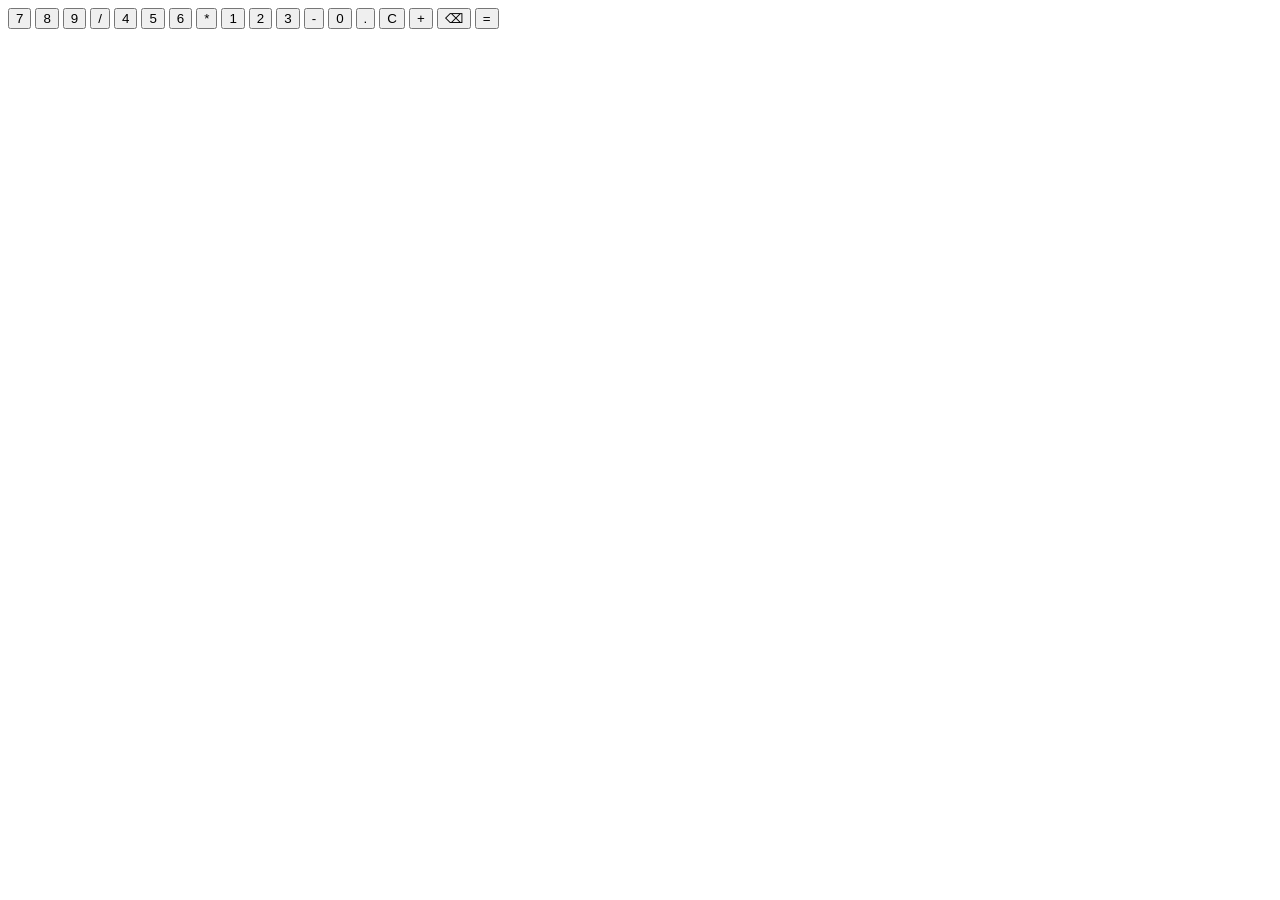
==== Project/Project 3 - Personal Web Application Builder/generated_project/index.html @ 69033ee0 "Add files via upload" ====
<!DOCTYPE html>
<html lang="en">
<head>
    <meta charset="UTF-8">
    <meta name="viewport" content="width=device-width, initial-scale=1.0">
    <title>Simple Calculator</title>
    <link rel="stylesheet" href="style.css">
    <script defer src="script.js"></script>
</head>
<body>
    <div id="calculator" class="calculator">
        <div id="display" class="display"></div>
        <div class="buttons-grid">
            <!-- Row 1 -->
            <button id="btn-7" data-action="digit">7</button>
            <button id="btn-8" data-action="digit">8</button>
            <button id="btn-9" data-action="digit">9</button>
            <button id="btn-divide" data-action="operator">/</button>

            <!-- Row 2 -->
            <button id="btn-4" data-action="digit">4</button>
            <button id="btn-5" data-action="digit">5</button>
            <button id="btn-6" data-action="digit">6</button>
            <button id="btn-multiply" data-action="operator">*</button>

            <!-- Row 3 -->
            <button id="btn-1" data-action="digit">1</button>
            <button id="btn-2" data-action="digit">2</button>
            <button id="btn-3" data-action="digit">3</button>
            <button id="btn-subtract" data-action="operator">-</button>

            <!-- Row 4 -->
            <button id="btn-0" data-action="digit">0</button>
            <button id="btn-decimal" data-action="decimal">.</button>
            <button id="btn-clear" data-action="clear">C</button>
            <button id="btn-add" data-action="operator">+</button>

            <!-- Row 5 -->
            <button id="btn-backspace" data-action="backspace">⌫</button>
            <button id="btn-equals" data-action="equals">=</button>
        </div>
    </div>
</body>
</html>
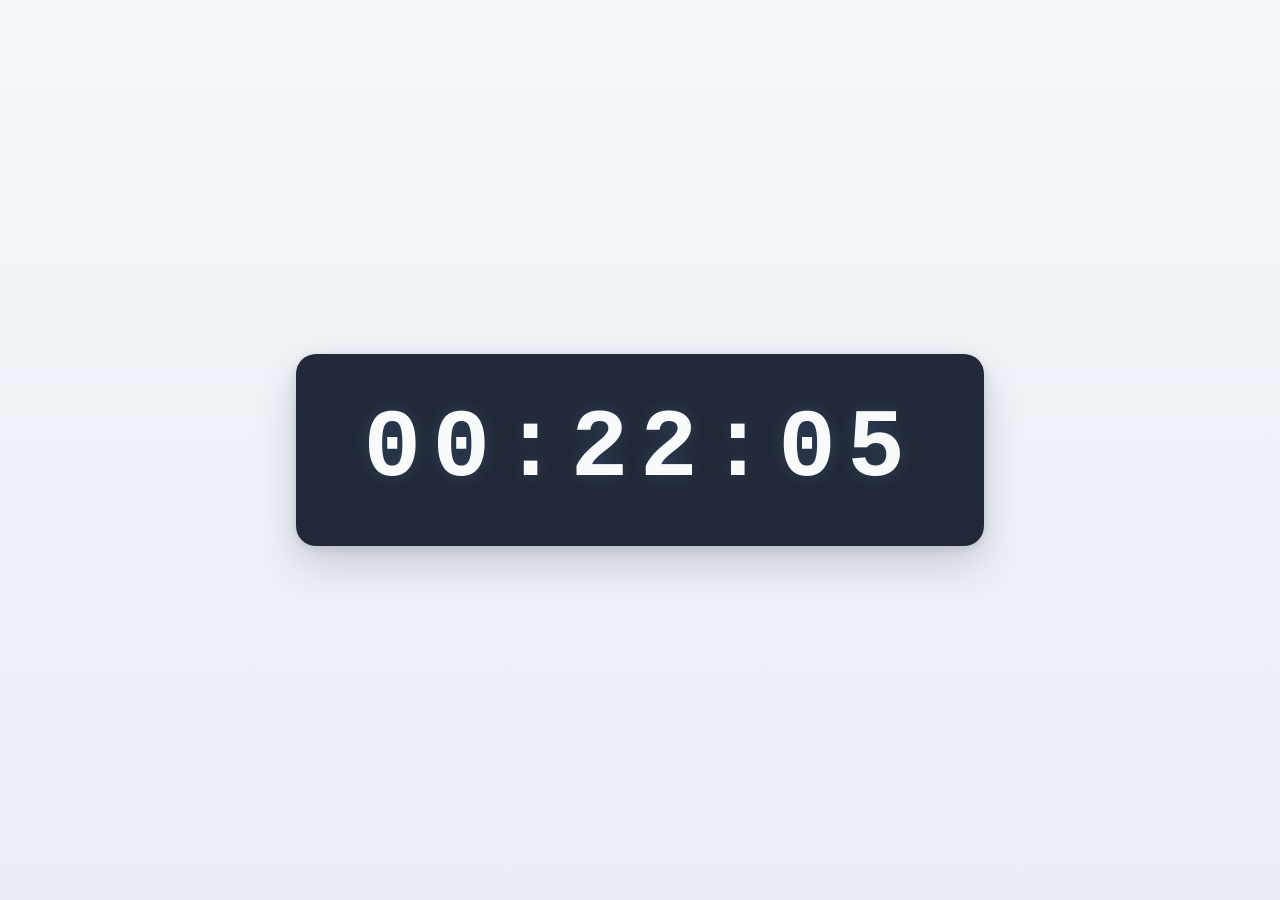
==== commit 73616ee5: "Add files via upload" ====
--- a/Project/Project 3 - Personal Web Application Builder/generated_project/index.html
+++ b/Project/Project 3 - Personal Web Application Builder/generated_project/index.html
@@ -1,44 +1,15 @@
-<!DOCTYPE html>
+<!doctype html>
 <html lang="en">
-<head>
-    <meta charset="UTF-8">
-    <meta name="viewport" content="width=device-width, initial-scale=1.0">
-    <title>Simple Calculator</title>
-    <link rel="stylesheet" href="style.css">
-    <script defer src="script.js"></script>
-</head>
-<body>
-    <div id="calculator" class="calculator">
-        <div id="display" class="display"></div>
-        <div class="buttons-grid">
-            <!-- Row 1 -->
-            <button id="btn-7" data-action="digit">7</button>
-            <button id="btn-8" data-action="digit">8</button>
-            <button id="btn-9" data-action="digit">9</button>
-            <button id="btn-divide" data-action="operator">/</button>
-
-            <!-- Row 2 -->
-            <button id="btn-4" data-action="digit">4</button>
-            <button id="btn-5" data-action="digit">5</button>
-            <button id="btn-6" data-action="digit">6</button>
-            <button id="btn-multiply" data-action="operator">*</button>
-
-            <!-- Row 3 -->
-            <button id="btn-1" data-action="digit">1</button>
-            <button id="btn-2" data-action="digit">2</button>
-            <button id="btn-3" data-action="digit">3</button>
-            <button id="btn-subtract" data-action="operator">-</button>
-
-            <!-- Row 4 -->
-            <button id="btn-0" data-action="digit">0</button>
-            <button id="btn-decimal" data-action="decimal">.</button>
-            <button id="btn-clear" data-action="clear">C</button>
-            <button id="btn-add" data-action="operator">+</button>
-
-            <!-- Row 5 -->
-            <button id="btn-backspace" data-action="backspace">⌫</button>
-            <button id="btn-equals" data-action="equals">=</button>
-        </div>
-    </div>
-</body>
+  <head>
+    <meta charset="UTF-8" />
+    <meta name="viewport" content="width=device-width, initial-scale=1.0" />
+    <title>Simple Clock</title>
+    <link rel="stylesheet" href="styles.css" />
+    <script src="script.js" defer></script>
+  </head>
+  <body>
+    <main class="clock-app">
+      <div id="clock" class="clock" aria-live="polite">00:00:00</div>
+    </main>
+  </body>
 </html>
--- a/Project/Project 3 - Personal Web Application Builder/generated_project/styles.css
+++ b/Project/Project 3 - Personal Web Application Builder/generated_project/styles.css
@@ -0,0 +1,80 @@
+/* Global reset and base layout */
+html,
+body {
+  margin: 0;
+  padding: 0;
+  min-height: 100%;
+}
+
+html {
+  box-sizing: border-box;
+}
+
+*,
+*::before,
+*::after {
+  box-sizing: inherit;
+}
+
+body {
+  min-height: 100vh;
+  display: grid;
+  place-items: center;
+  background: linear-gradient(180deg, #f4f7fb 0%, #e9eef5 100%);
+  color: #111827;
+  font-family: Inter, ui-sans-serif, system-ui, -apple-system, BlinkMacSystemFont,
+    "Segoe UI", Roboto, Helvetica, Arial, "Apple Color Emoji", "Segoe UI Emoji";
+  line-height: 1.5;
+}
+
+/* App container */
+.clock-app {
+  width: min(92vw, 720px);
+  display: grid;
+  place-items: center;
+  padding: 1rem;
+}
+
+/* Primary clock display */
+.clock {
+  width: 100%;
+  display: flex;
+  align-items: center;
+  justify-content: center;
+  padding: 1.5rem 2.25rem;
+  border-radius: 1.25rem;
+  background: rgba(17, 24, 39, 0.92);
+  color: #f8fafc;
+  font-family: "SFMono-Regular", Consolas, "Liberation Mono", Menlo, monospace;
+  font-size: clamp(2.75rem, 8vw, 6rem);
+  font-weight: 700;
+  letter-spacing: 0.12em;
+  text-align: center;
+  box-shadow: 0 18px 40px rgba(15, 23, 42, 0.18),
+    0 2px 8px rgba(15, 23, 42, 0.12);
+  text-shadow: 0 0 18px rgba(96, 165, 250, 0.2);
+  user-select: none;
+}
+
+/* Responsive adjustments */
+@media (max-width: 640px) {
+  .clock-app {
+    width: min(94vw, 560px);
+    padding: 0.75rem;
+  }
+
+  .clock {
+    padding: 1.15rem 1.5rem;
+    font-size: clamp(2.2rem, 14vw, 4rem);
+    letter-spacing: 0.1em;
+    border-radius: 1rem;
+  }
+}
+
+@media (max-width: 420px) {
+  .clock {
+    padding: 0.95rem 1rem;
+    font-size: clamp(1.8rem, 15vw, 3rem);
+    letter-spacing: 0.08em;
+  }
+}
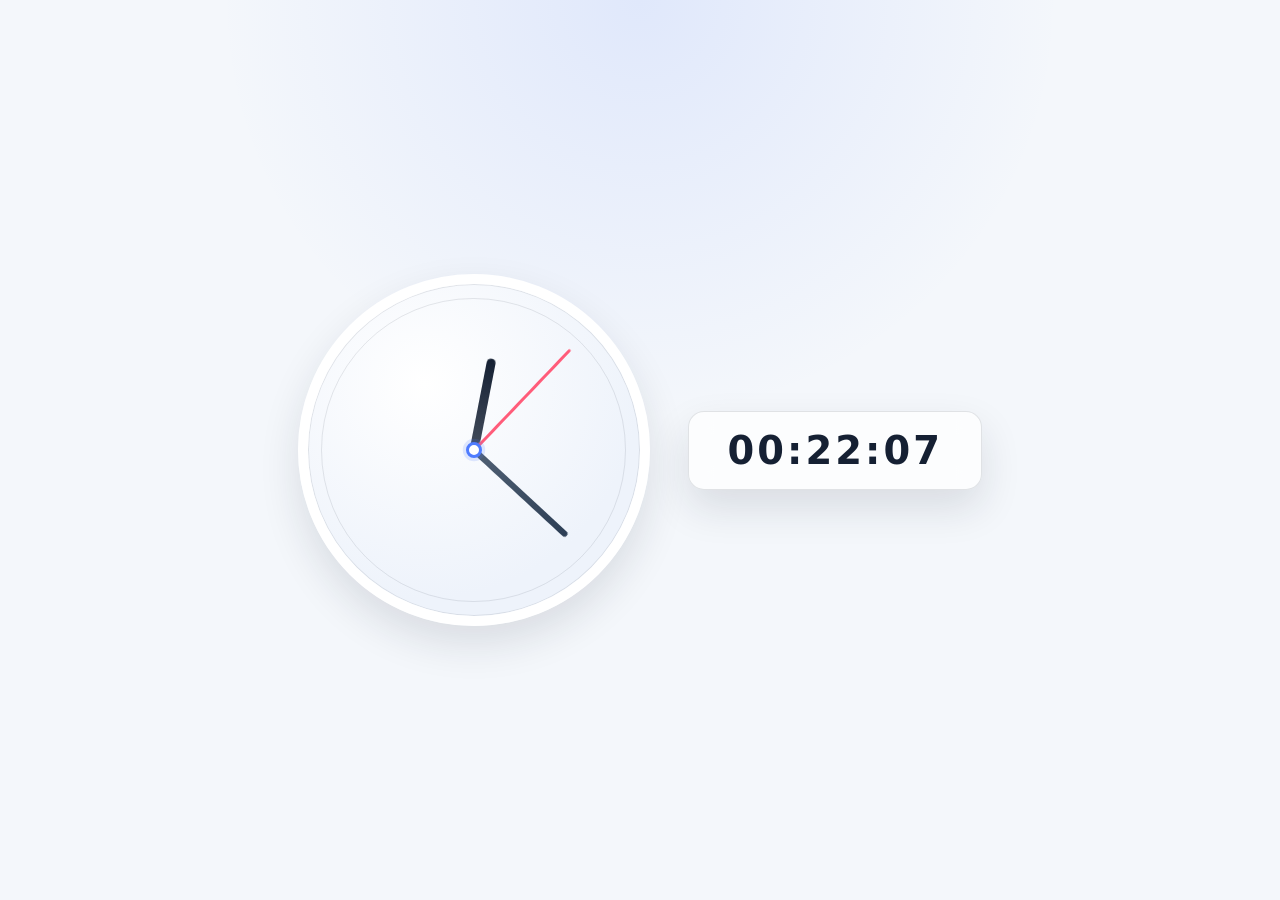
==== commit 7596ee23: "Add files via upload" ====
--- a/Project/Project 3 - Personal Web Application Builder/generated_project/index.html
+++ b/Project/Project 3 - Personal Web Application Builder/generated_project/index.html
@@ -1,15 +1,27 @@
-<!doctype html>
-<html lang="en">
+<!DOCTYPE html>
+<html lang="en" data-theme="light">
   <head>
     <meta charset="UTF-8" />
     <meta name="viewport" content="width=device-width, initial-scale=1.0" />
-    <title>Simple Clock</title>
+    <meta name="theme-color" content="#ffffff" />
+    <title>Analog Clock</title>
     <link rel="stylesheet" href="styles.css" />
     <script src="script.js" defer></script>
   </head>
   <body>
     <main class="clock-app">
-      <div id="clock" class="clock" aria-live="polite">00:00:00</div>
+      <section class="clock-section" aria-label="Analog clock">
+        <div class="clock-face">
+          <div class="hand hour-hand"></div>
+          <div class="hand minute-hand"></div>
+          <div class="hand second-hand"></div>
+          <div class="center-dot" aria-hidden="true"></div>
+        </div>
+      </section>
+
+      <section class="digital-time-section" aria-label="Digital time display">
+        <div id="digital-time" aria-live="polite">--:--:--</div>
+      </section>
     </main>
   </body>
 </html>
--- a/Project/Project 3 - Personal Web Application Builder/generated_project/styles.css
+++ b/Project/Project 3 - Personal Web Application Builder/generated_project/styles.css
@@ -1,80 +1,195 @@
-/* Global reset and base layout */
-html,
-body {
-  margin: 0;
-  padding: 0;
-  min-height: 100%;
+/* Theme tokens */
+:root {
+  --bg: #f4f7fb;
+  --surface: #ffffff;
+  --surface-elevated: rgba(255, 255, 255, 0.72);
+  --text: #152033;
+  --muted: #5b677a;
+  --border: rgba(21, 32, 51, 0.12);
+  --shadow: 0 18px 40px rgba(21, 32, 51, 0.12);
+  --accent: #4f7cff;
+  --accent-2: #ff5c7a;
+  --dial: #eef3fb;
+  --dial-ring: rgba(21, 32, 51, 0.1);
+  --hand-hour: #152033;
+  --hand-minute: #2c3e55;
+  --hand-second: var(--accent-2);
+  --font-sans: Inter, ui-sans-serif, system-ui, -apple-system, BlinkMacSystemFont,
+    "Segoe UI", sans-serif;
 }
 
-html {
+html[data-theme="dark"] {
+  --bg: #0c1220;
+  --surface: #131b2d;
+  --surface-elevated: rgba(19, 27, 45, 0.72);
+  --text: #eef3fb;
+  --muted: #a4b0c2;
+  --border: rgba(238, 243, 251, 0.12);
+  --shadow: 0 18px 40px rgba(0, 0, 0, 0.34);
+  --accent: #7aa2ff;
+  --accent-2: #ff6b8b;
+  --dial: #182338;
+  --dial-ring: rgba(238, 243, 251, 0.12);
+  --hand-hour: #eef3fb;
+  --hand-minute: #cdd7e6;
+  --hand-second: var(--accent-2);
+}
+
+* {
   box-sizing: border-box;
 }
 
-*,
-*::before,
-*::after {
-  box-sizing: inherit;
+html,
+body {
+  height: 100%;
 }
 
 body {
+  margin: 0;
+  font-family: var(--font-sans);
+  color: var(--text);
+  background:
+    radial-gradient(circle at top, rgba(79, 124, 255, 0.12), transparent 38%),
+    linear-gradient(180deg, var(--bg), var(--bg));
   min-height: 100vh;
-  display: grid;
-  place-items: center;
-  background: linear-gradient(180deg, #f4f7fb 0%, #e9eef5 100%);
-  color: #111827;
-  font-family: Inter, ui-sans-serif, system-ui, -apple-system, BlinkMacSystemFont,
-    "Segoe UI", Roboto, Helvetica, Arial, "Apple Color Emoji", "Segoe UI Emoji";
-  line-height: 1.5;
 }
 
-/* App container */
 .clock-app {
-  width: min(92vw, 720px);
-  display: grid;
-  place-items: center;
-  padding: 1rem;
-}
-
-/* Primary clock display */
-.clock {
-  width: 100%;
+  min-height: 100vh;
   display: flex;
   align-items: center;
   justify-content: center;
-  padding: 1.5rem 2.25rem;
-  border-radius: 1.25rem;
-  background: rgba(17, 24, 39, 0.92);
-  color: #f8fafc;
-  font-family: "SFMono-Regular", Consolas, "Liberation Mono", Menlo, monospace;
-  font-size: clamp(2.75rem, 8vw, 6rem);
-  font-weight: 700;
-  letter-spacing: 0.12em;
-  text-align: center;
-  box-shadow: 0 18px 40px rgba(15, 23, 42, 0.18),
-    0 2px 8px rgba(15, 23, 42, 0.12);
-  text-shadow: 0 0 18px rgba(96, 165, 250, 0.2);
-  user-select: none;
+  gap: clamp(1.25rem, 3vw, 3rem);
+  padding: clamp(1rem, 3vw, 2.5rem);
 }
 
-/* Responsive adjustments */
-@media (max-width: 640px) {
+.clock-section,
+.digital-time-section {
+  display: flex;
+  align-items: center;
+  justify-content: center;
+}
+
+.clock-face {
+  position: relative;
+  width: min(78vw, 22rem);
+  aspect-ratio: 1;
+  border-radius: 50%;
+  background: radial-gradient(circle at 35% 30%, #ffffff, var(--dial) 68%);
+  border: 10px solid var(--surface);
+  box-shadow: var(--shadow), inset 0 0 0 1px var(--dial-ring);
+}
+
+.clock-face::before {
+  content: "";
+  position: absolute;
+  inset: 0.85rem;
+  border-radius: 50%;
+  border: 1px solid var(--dial-ring);
+  pointer-events: none;
+}
+
+.hand {
+  position: absolute;
+  left: 50%;
+  bottom: 50%;
+  transform-origin: 50% 100%;
+  transform: translateX(-50%) rotate(0deg);
+  border-radius: 999px;
+  will-change: transform;
+}
+
+.hour-hand {
+  width: 0.55rem;
+  height: 28%;
+  background: linear-gradient(180deg, var(--hand-hour), rgba(21, 32, 51, 0.8));
+}
+
+.minute-hand {
+  width: 0.38rem;
+  height: 38%;
+  background: linear-gradient(180deg, var(--hand-minute), rgba(44, 62, 85, 0.82));
+}
+
+.second-hand {
+  width: 0.18rem;
+  height: 42%;
+  background: var(--hand-second);
+  box-shadow: 0 0 0 1px rgba(255, 255, 255, 0.18);
+  transition: transform 0.08s linear;
+}
+
+.center-dot {
+  position: absolute;
+  left: 50%;
+  top: 50%;
+  width: 1rem;
+  height: 1rem;
+  transform: translate(-50%, -50%);
+  border-radius: 50%;
+  background: var(--surface);
+  border: 0.22rem solid var(--accent);
+  box-shadow: 0 0 0 0.2rem rgba(79, 124, 255, 0.16);
+  z-index: 3;
+}
+
+#digital-time {
+  min-width: 11ch;
+  padding: 1rem 1.35rem;
+  border-radius: 1rem;
+  background: var(--surface-elevated);
+  border: 1px solid var(--border);
+  box-shadow: var(--shadow);
+  color: var(--text);
+  font-size: clamp(1.5rem, 3vw, 2.4rem);
+  font-weight: 600;
+  letter-spacing: 0.08em;
+  text-align: center;
+  backdrop-filter: blur(12px);
+  -webkit-backdrop-filter: blur(12px);
+}
+
+@media (max-width: 760px) {
   .clock-app {
-    width: min(94vw, 560px);
-    padding: 0.75rem;
+    flex-direction: column;
+    gap: 1.25rem;
   }
 
-  .clock {
-    padding: 1.15rem 1.5rem;
-    font-size: clamp(2.2rem, 14vw, 4rem);
-    letter-spacing: 0.1em;
-    border-radius: 1rem;
+  .clock-face {
+    width: min(86vw, 19rem);
+    border-width: 8px;
+  }
+
+  #digital-time {
+    width: min(86vw, 19rem);
+    padding: 0.9rem 1rem;
+    font-size: clamp(1.25rem, 7vw, 1.75rem);
   }
 }
 
 @media (max-width: 420px) {
-  .clock {
-    padding: 0.95rem 1rem;
-    font-size: clamp(1.8rem, 15vw, 3rem);
-    letter-spacing: 0.08em;
+  .clock-app {
+    padding: 0.85rem;
+  }
+
+  .clock-face {
+    width: min(90vw, 16.5rem);
+  }
+
+  .hour-hand {
+    width: 0.48rem;
+  }
+
+  .minute-hand {
+    width: 0.32rem;
+  }
+
+  .second-hand {
+    width: 0.16rem;
+  }
+
+  .center-dot {
+    width: 0.84rem;
+    height: 0.84rem;
   }
 }
